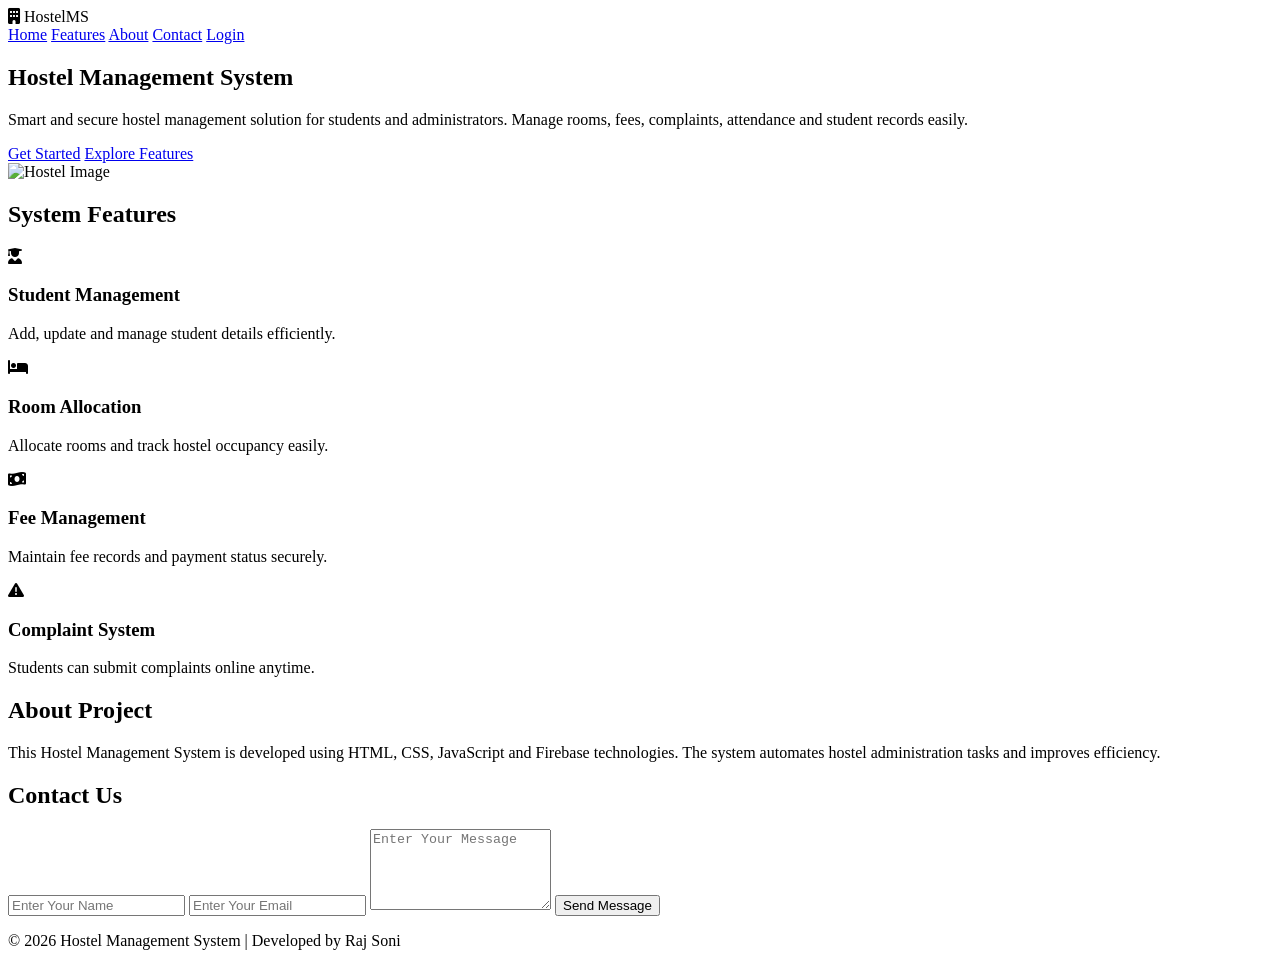
==== index.html @ 5282c54f "Add files via upload" ====
<!DOCTYPE html>
<html lang="en">
<head>
    <meta charset="UTF-8">
    <meta http-equiv="X-UA-Compatible" content="IE=edge">
    <meta name="viewport" content="width=device-width, initial-scale=1.0">
    <title>Hostel Management System</title>

    <!-- CSS Files -->
    <link rel="stylesheet" href="css/style.css">
    <link rel="stylesheet" href="css/responsive.css">

    <!-- Google Fonts -->
    <link href="https://fonts.googleapis.com/css2?family=Poppins:wght@300;400;500;600;700&display=swap" rel="stylesheet">

    <!-- Font Awesome -->
    <link rel="stylesheet" href="https://cdnjs.cloudflare.com/ajax/libs/font-awesome/6.5.1/css/all.min.css">
</head>
<body>

    <!-- Header Section -->
    <header class="header">
        <div class="logo">
            <i class="fa-solid fa-building"></i>
            <span>HostelMS</span>
        </div>

        <nav class="navbar">
            <a href="#home">Home</a>
            <a href="#features">Features</a>
            <a href="#about">About</a>
            <a href="#contact">Contact</a>
            <a href="login.html" class="btn">Login</a>
        </nav>
    </header>

    <!-- Hero Section -->
    <section class="hero" id="home">
        <div class="hero-content">
            <h1>Hostel Management System</h1>
            <p>
                Smart and secure hostel management solution for students and administrators.
                Manage rooms, fees, complaints, attendance and student records easily.
            </p>

            <div class="hero-buttons">
                <a href="register.html" class="primary-btn">Get Started</a>
                <a href="#features" class="secondary-btn">Explore Features</a>
            </div>
        </div>

        <div class="hero-image">
            <img src="assets/images/hostel.jpg" alt="Hostel Image">
        </div>
    </section>

    <!-- Features Section -->
    <section class="features" id="features">
        <h2 class="section-title">System Features</h2>

        <div class="feature-container">

            <div class="feature-card">
                <i class="fa-solid fa-user-graduate"></i>
                <h3>Student Management</h3>
                <p>Add, update and manage student details efficiently.</p>
            </div>

            <div class="feature-card">
                <i class="fa-solid fa-bed"></i>
                <h3>Room Allocation</h3>
                <p>Allocate rooms and track hostel occupancy easily.</p>
            </div>

            <div class="feature-card">
                <i class="fa-solid fa-money-bill-wave"></i>
                <h3>Fee Management</h3>
                <p>Maintain fee records and payment status securely.</p>
            </div>

            <div class="feature-card">
                <i class="fa-solid fa-triangle-exclamation"></i>
                <h3>Complaint System</h3>
                <p>Students can submit complaints online anytime.</p>
            </div>

        </div>
    </section>

    <!-- About Section -->
    <section class="about" id="about">
        <div class="about-content">
            <h2>About Project</h2>
            <p>
                This Hostel Management System is developed using HTML, CSS,
                JavaScript and Firebase technologies. The system automates hostel
                administration tasks and improves efficiency.
            </p>
        </div>
    </section>

    <!-- Contact Section -->
    <section class="contact" id="contact">
        <h2 class="section-title">Contact Us</h2>

        <form class="contact-form">
            <input type="text" placeholder="Enter Your Name" required>
            <input type="email" placeholder="Enter Your Email" required>
            <textarea rows="5" placeholder="Enter Your Message"></textarea>
            <button type="submit">Send Message</button>
        </form>
    </section>

    <!-- Footer -->
    <footer class="footer">
        <p>
            © 2026 Hostel Management System | Developed by Raj Soni
        </p>
    </footer>

    <!-- JavaScript -->
    <script src="js/app.js"></script>

</body>
</html>
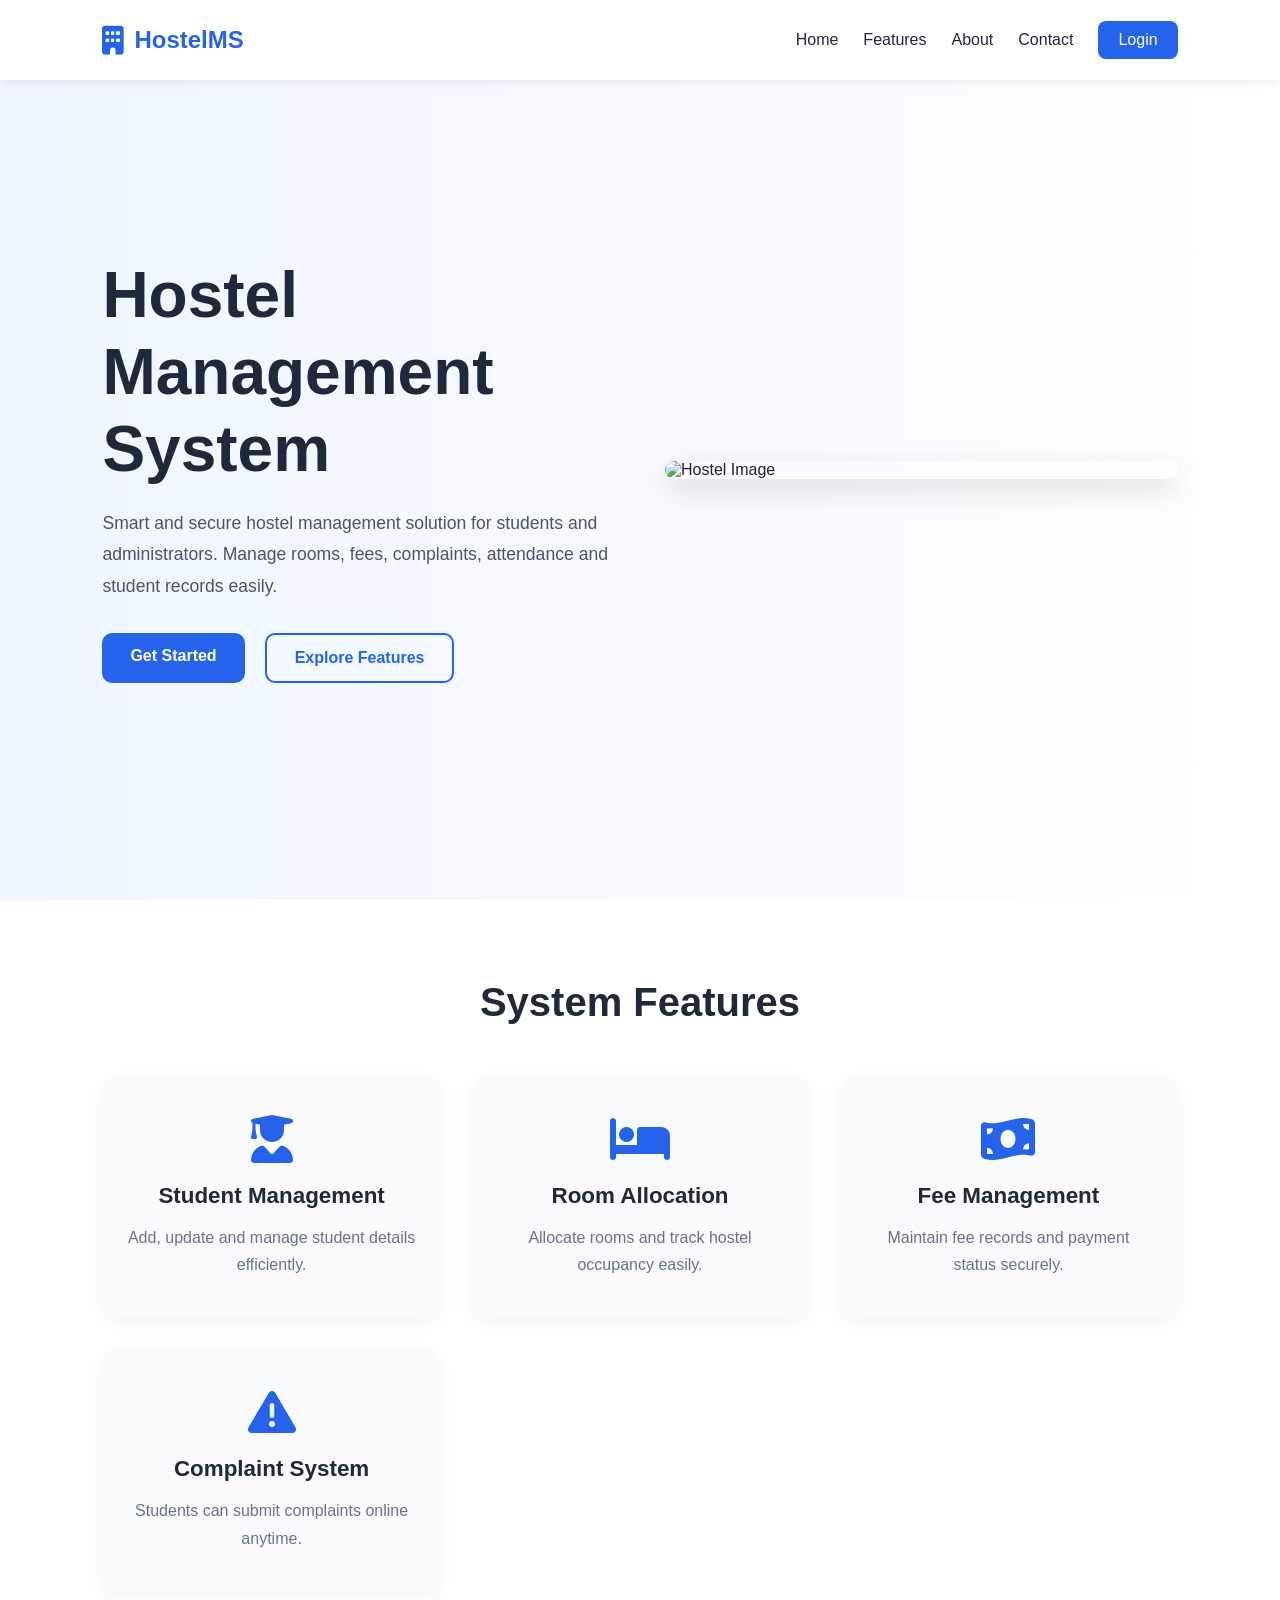
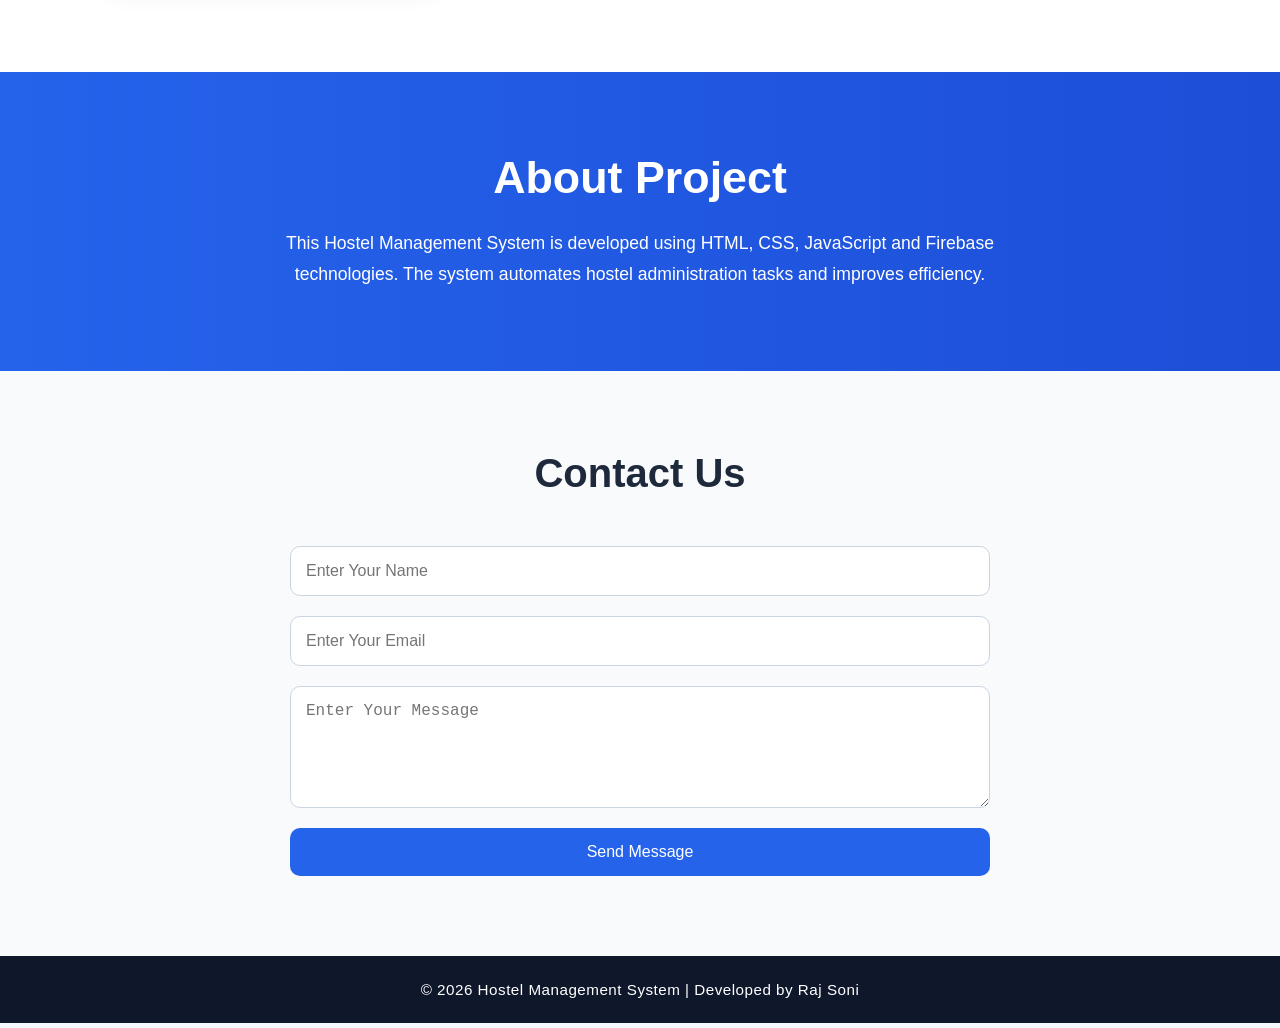
==== commit f3135371: "Fix HTML formatting and update file paths" ====
--- a/index.html
+++ b/index.html
@@ -7,8 +7,8 @@
     <title>Hostel Management System</title>
 
     <!-- CSS Files -->
-    <link rel="stylesheet" href="css/style.css">
-    <link rel="stylesheet" href="css/responsive.css">
+    <link rel="stylesheet" href="style.css">
+    <link rel="stylesheet" href="responsive.css">
 
     <!-- Google Fonts -->
     <link href="https://fonts.googleapis.com/css2?family=Poppins:wght@300;400;500;600;700&display=swap" rel="stylesheet">
@@ -50,7 +50,7 @@
         </div>
 
         <div class="hero-image">
-            <img src="assets/images/hostel.jpg" alt="Hostel Image">
+            <img src="hostel.jpg" alt="Hostel Image">
         </div>
     </section>
 
@@ -119,7 +119,7 @@
     </footer>
 
     <!-- JavaScript -->
-    <script src="js/app.js"></script>
+    <script src="app.js"></script>
 
 </body>
 </html>
--- a/style.css
+++ b/style.css
@@ -0,0 +1,332 @@
+/* =============================
+   GLOBAL STYLES
+============================= */
+
+* {
+    margin: 0;
+    padding: 0;
+    box-sizing: border-box;
+    scroll-behavior: smooth;
+}
+
+body {
+    font-family: 'Poppins', sans-serif;
+    background: #f4f7fb;
+    color: #222;
+    overflow-x: hidden;
+}
+
+img {
+    width: 100%;
+    display: block;
+}
+
+section {
+    padding: 80px 8%;
+}
+
+.section-title {
+    text-align: center;
+    font-size: 2.5rem;
+    margin-bottom: 50px;
+    color: #1e293b;
+    font-weight: 700;
+}
+
+/* =============================
+   HEADER SECTION
+============================= */
+
+.header {
+    width: 100%;
+    height: 80px;
+    background: #ffffff;
+    display: flex;
+    justify-content: space-between;
+    align-items: center;
+    padding: 0 8%;
+    position: fixed;
+    top: 0;
+    left: 0;
+    z-index: 1000;
+    box-shadow: 0 2px 10px rgba(0,0,0,0.08);
+}
+
+.logo {
+    display: flex;
+    align-items: center;
+    gap: 10px;
+    font-size: 1.5rem;
+    font-weight: 700;
+    color: #2563eb;
+}
+
+.logo i {
+    font-size: 1.8rem;
+}
+
+.navbar {
+    display: flex;
+    align-items: center;
+    gap: 25px;
+}
+
+.navbar a {
+    text-decoration: none;
+    color: #1e293b;
+    font-weight: 500;
+    transition: 0.3s ease;
+}
+
+.navbar a:hover {
+    color: #2563eb;
+}
+
+.btn {
+    background: #2563eb;
+    color: #fff !important;
+    padding: 10px 20px;
+    border-radius: 8px;
+}
+
+.btn:hover {
+    background: #1d4ed8;
+}
+
+/* =============================
+   HERO SECTION
+============================= */
+
+.hero {
+    min-height: 100vh;
+    display: flex;
+    align-items: center;
+    justify-content: space-between;
+    gap: 50px;
+    padding-top: 120px;
+    background: linear-gradient(to right, #eff6ff, #ffffff);
+}
+
+.hero-content {
+    flex: 1;
+}
+
+.hero-content h1 {
+    font-size: 4rem;
+    color: #1e293b;
+    margin-bottom: 20px;
+    line-height: 1.2;
+}
+
+.hero-content p {
+    font-size: 1.1rem;
+    color: #475569;
+    line-height: 1.8;
+    margin-bottom: 30px;
+}
+
+.hero-buttons {
+    display: flex;
+    gap: 20px;
+}
+
+.primary-btn,
+.secondary-btn {
+    text-decoration: none;
+    padding: 14px 28px;
+    border-radius: 10px;
+    font-weight: 600;
+    transition: 0.3s ease;
+}
+
+.primary-btn {
+    background: #2563eb;
+    color: #fff;
+}
+
+.primary-btn:hover {
+    background: #1d4ed8;
+}
+
+.secondary-btn {
+    border: 2px solid #2563eb;
+    color: #2563eb;
+}
+
+.secondary-btn:hover {
+    background: #2563eb;
+    color: #fff;
+}
+
+.hero-image {
+    flex: 1;
+}
+
+.hero-image img {
+    border-radius: 20px;
+    box-shadow: 0 10px 30px rgba(0,0,0,0.15);
+}
+
+/* =============================
+   FEATURES SECTION
+============================= */
+
+.features {
+    background: #ffffff;
+}
+
+.feature-container {
+    display: grid;
+    grid-template-columns: repeat(auto-fit, minmax(250px, 1fr));
+    gap: 30px;
+}
+
+.feature-card {
+    background: #f8fafc;
+    padding: 40px 25px;
+    border-radius: 20px;
+    text-align: center;
+    transition: 0.3s ease;
+    box-shadow: 0 5px 20px rgba(0,0,0,0.05);
+}
+
+.feature-card:hover {
+    transform: translateY(-10px);
+}
+
+.feature-card i {
+    font-size: 3rem;
+    color: #2563eb;
+    margin-bottom: 20px;
+}
+
+.feature-card h3 {
+    font-size: 1.4rem;
+    margin-bottom: 15px;
+    color: #1e293b;
+}
+
+.feature-card p {
+    color: #64748b;
+    line-height: 1.7;
+}
+
+/* =============================
+   ABOUT SECTION
+============================= */
+
+.about {
+    background: linear-gradient(to right, #2563eb, #1d4ed8);
+    color: #fff;
+    text-align: center;
+}
+
+.about-content h2 {
+    font-size: 2.8rem;
+    margin-bottom: 25px;
+}
+
+.about-content p {
+    max-width: 800px;
+    margin: auto;
+    line-height: 1.8;
+    font-size: 1.1rem;
+}
+
+/* =============================
+   CONTACT SECTION
+============================= */
+
+.contact {
+    background: #f8fafc;
+}
+
+.contact-form {
+    max-width: 700px;
+    margin: auto;
+    display: flex;
+    flex-direction: column;
+    gap: 20px;
+}
+
+.contact-form input,
+.contact-form textarea {
+    padding: 15px;
+    border: 1px solid #cbd5e1;
+    border-radius: 10px;
+    outline: none;
+    font-size: 1rem;
+}
+
+.contact-form button {
+    background: #2563eb;
+    color: #fff;
+    border: none;
+    padding: 15px;
+    border-radius: 10px;
+    font-size: 1rem;
+    cursor: pointer;
+    transition: 0.3s ease;
+}
+
+.contact-form button:hover {
+    background: #1d4ed8;
+}
+
+/* =============================
+   FOOTER SECTION
+============================= */
+
+.footer {
+    background: #0f172a;
+    color: #fff;
+    text-align: center;
+    padding: 25px 10px;
+}
+
+.footer p {
+    font-size: 0.95rem;
+    letter-spacing: 0.5px;
+}
+
+/* =============================
+   ANIMATIONS
+============================= */
+
+.feature-card,
+.hero-content,
+.hero-image {
+    animation: fadeIn 1s ease;
+}
+
+@keyframes fadeIn {
+    from {
+        opacity: 0;
+        transform: translateY(30px);
+    }
+    to {
+        opacity: 1;
+        transform: translateY(0);
+    }
+}
+
+/* =============================
+   SCROLLBAR DESIGN
+============================= */
+
+::-webkit-scrollbar {
+    width: 10px;
+}
+
+::-webkit-scrollbar-track {
+    background: #e2e8f0;
+}
+
+::-webkit-scrollbar-thumb {
+    background: #2563eb;
+    border-radius: 20px;
+}
+
+::-webkit-scrollbar-thumb:hover {
+    background: #1d4ed8;
+}
--- a/responsive.css
+++ b/responsive.css
@@ -0,0 +1,210 @@
+/* =====================================
+   RESPONSIVE DESIGN - TABLETS
+===================================== */
+
+@media (max-width: 992px) {
+
+    .header {
+        padding: 0 5%;
+    }
+
+    .hero {
+        flex-direction: column;
+        text-align: center;
+        gap: 40px;
+        padding-top: 140px;
+    }
+
+    .hero-content h1 {
+        font-size: 3rem;
+    }
+
+    .hero-buttons {
+        justify-content: center;
+        flex-wrap: wrap;
+    }
+
+    .hero-image {
+        width: 100%;
+    }
+
+    .hero-image img {
+        max-width: 600px;
+        margin: auto;
+    }
+
+    .feature-container {
+        grid-template-columns: repeat(2, 1fr);
+    }
+
+    .about-content h2 {
+        font-size: 2.2rem;
+    }
+
+    .section-title {
+        font-size: 2rem;
+    }
+}
+
+/* =====================================
+   RESPONSIVE DESIGN - MOBILE DEVICES
+===================================== */
+
+@media (max-width: 768px) {
+
+    .header {
+        height: auto;
+        flex-direction: column;
+        gap: 15px;
+        padding: 20px 5%;
+    }
+
+    .navbar {
+        flex-wrap: wrap;
+        justify-content: center;
+        gap: 15px;
+    }
+
+    .navbar a {
+        font-size: 0.95rem;
+    }
+
+    .hero {
+        padding-top: 180px;
+    }
+
+    .hero-content h1 {
+        font-size: 2.5rem;
+        line-height: 1.3;
+    }
+
+    .hero-content p {
+        font-size: 1rem;
+    }
+
+    .primary-btn,
+    .secondary-btn {
+        width: 100%;
+        text-align: center;
+    }
+
+    .feature-container {
+        grid-template-columns: 1fr;
+    }
+
+    .feature-card {
+        padding: 35px 20px;
+    }
+
+    .feature-card i {
+        font-size: 2.5rem;
+    }
+
+    .feature-card h3 {
+        font-size: 1.2rem;
+    }
+
+    .about-content h2 {
+        font-size: 2rem;
+    }
+
+    .about-content p {
+        font-size: 1rem;
+    }
+
+    .contact-form {
+        width: 100%;
+    }
+
+    .contact-form input,
+    .contact-form textarea {
+        font-size: 0.95rem;
+    }
+
+    section {
+        padding: 70px 5%;
+    }
+}
+
+/* =====================================
+   EXTRA SMALL DEVICES
+===================================== */
+
+@media (max-width: 480px) {
+
+    .logo {
+        font-size: 1.3rem;
+    }
+
+    .logo i {
+        font-size: 1.5rem;
+    }
+
+    .navbar {
+        gap: 10px;
+    }
+
+    .navbar a {
+        font-size: 0.85rem;
+    }
+
+    .hero-content h1 {
+        font-size: 2rem;
+    }
+
+    .hero-content p {
+        font-size: 0.95rem;
+        line-height: 1.7;
+    }
+
+    .section-title {
+        font-size: 1.8rem;
+    }
+
+    .feature-card {
+        padding: 30px 15px;
+    }
+
+    .feature-card p {
+        font-size: 0.95rem;
+    }
+
+    .about-content h2 {
+        font-size: 1.8rem;
+    }
+
+    .about-content p {
+        font-size: 0.95rem;
+    }
+
+    .contact-form button {
+        font-size: 0.95rem;
+    }
+
+    .footer p {
+        font-size: 0.85rem;
+    }
+}
+
+/* =====================================
+   LARGE SCREENS
+===================================== */
+
+@media (min-width: 1400px) {
+
+    .hero-content h1 {
+        font-size: 5rem;
+    }
+
+    .hero-content p {
+        font-size: 1.3rem;
+    }
+
+    .feature-card {
+        padding: 50px 35px;
+    }
+
+    .section-title {
+        font-size: 3rem;
+    }
+}
